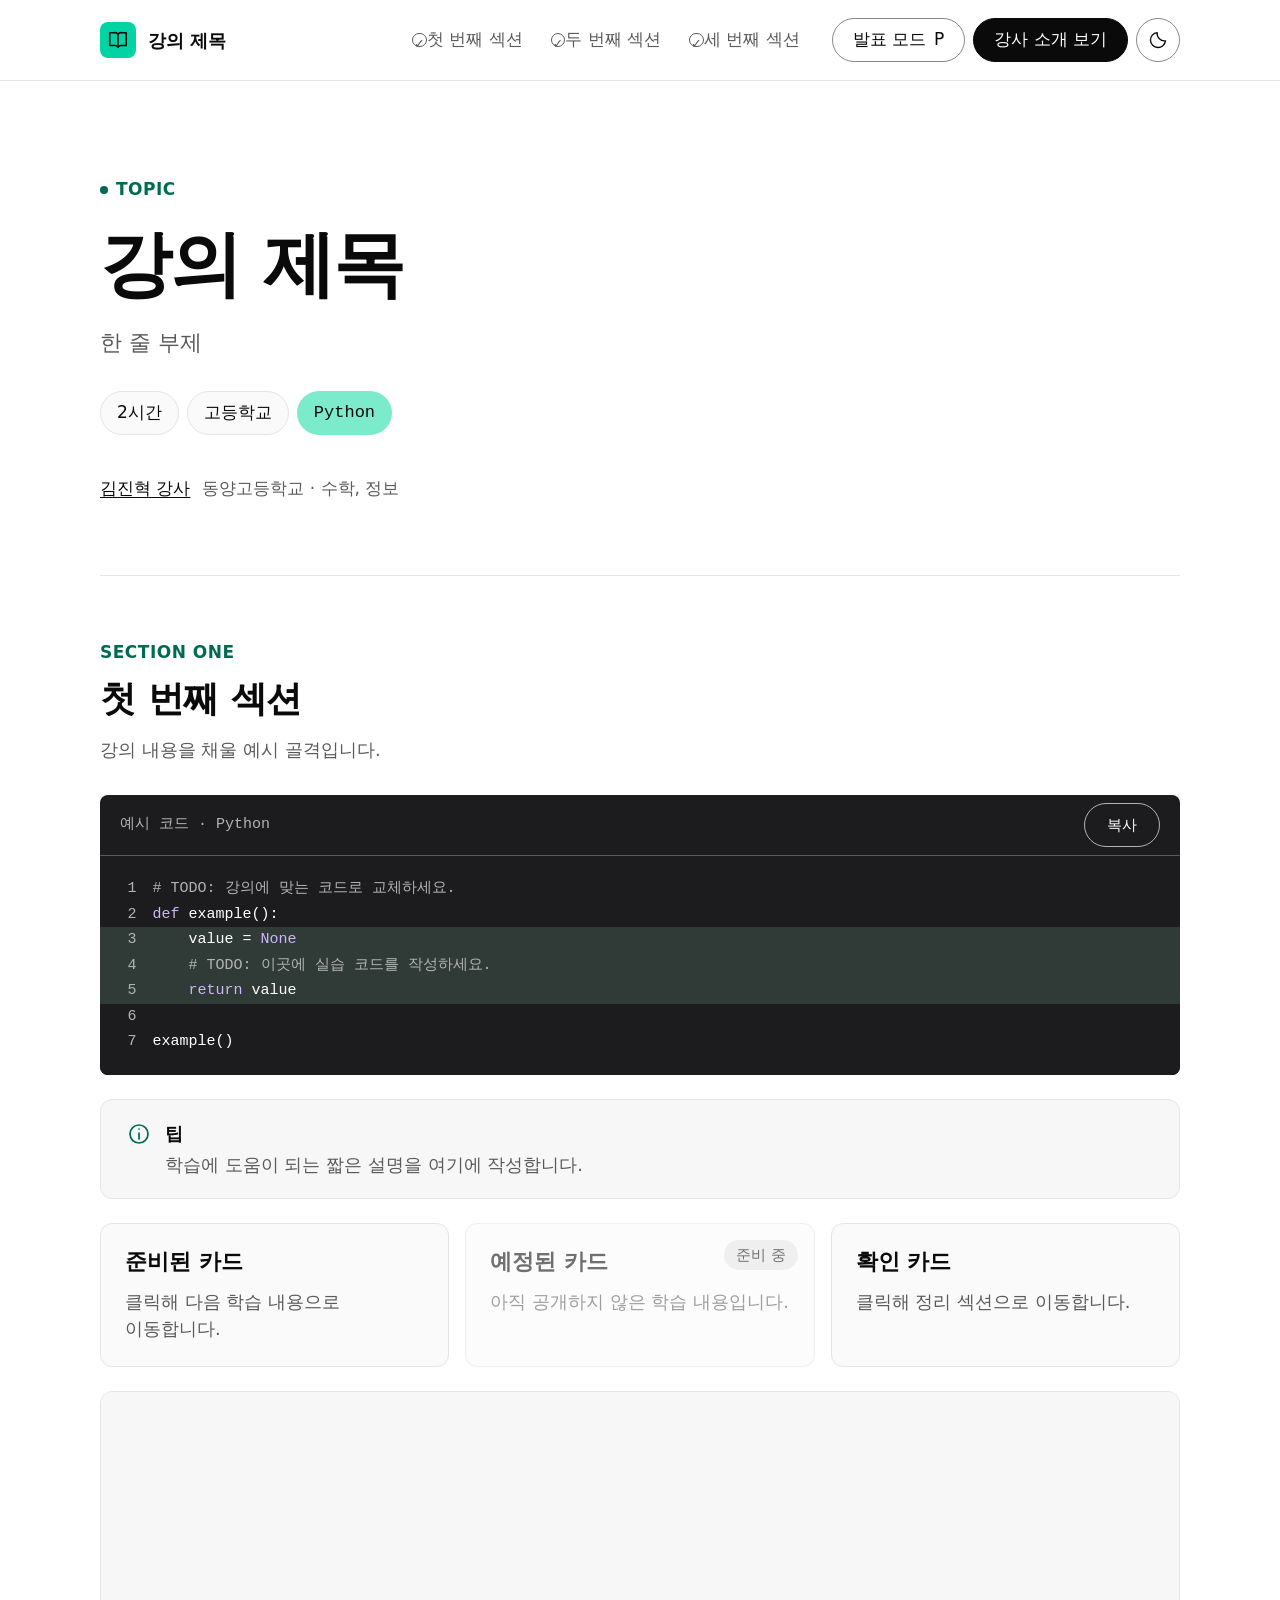
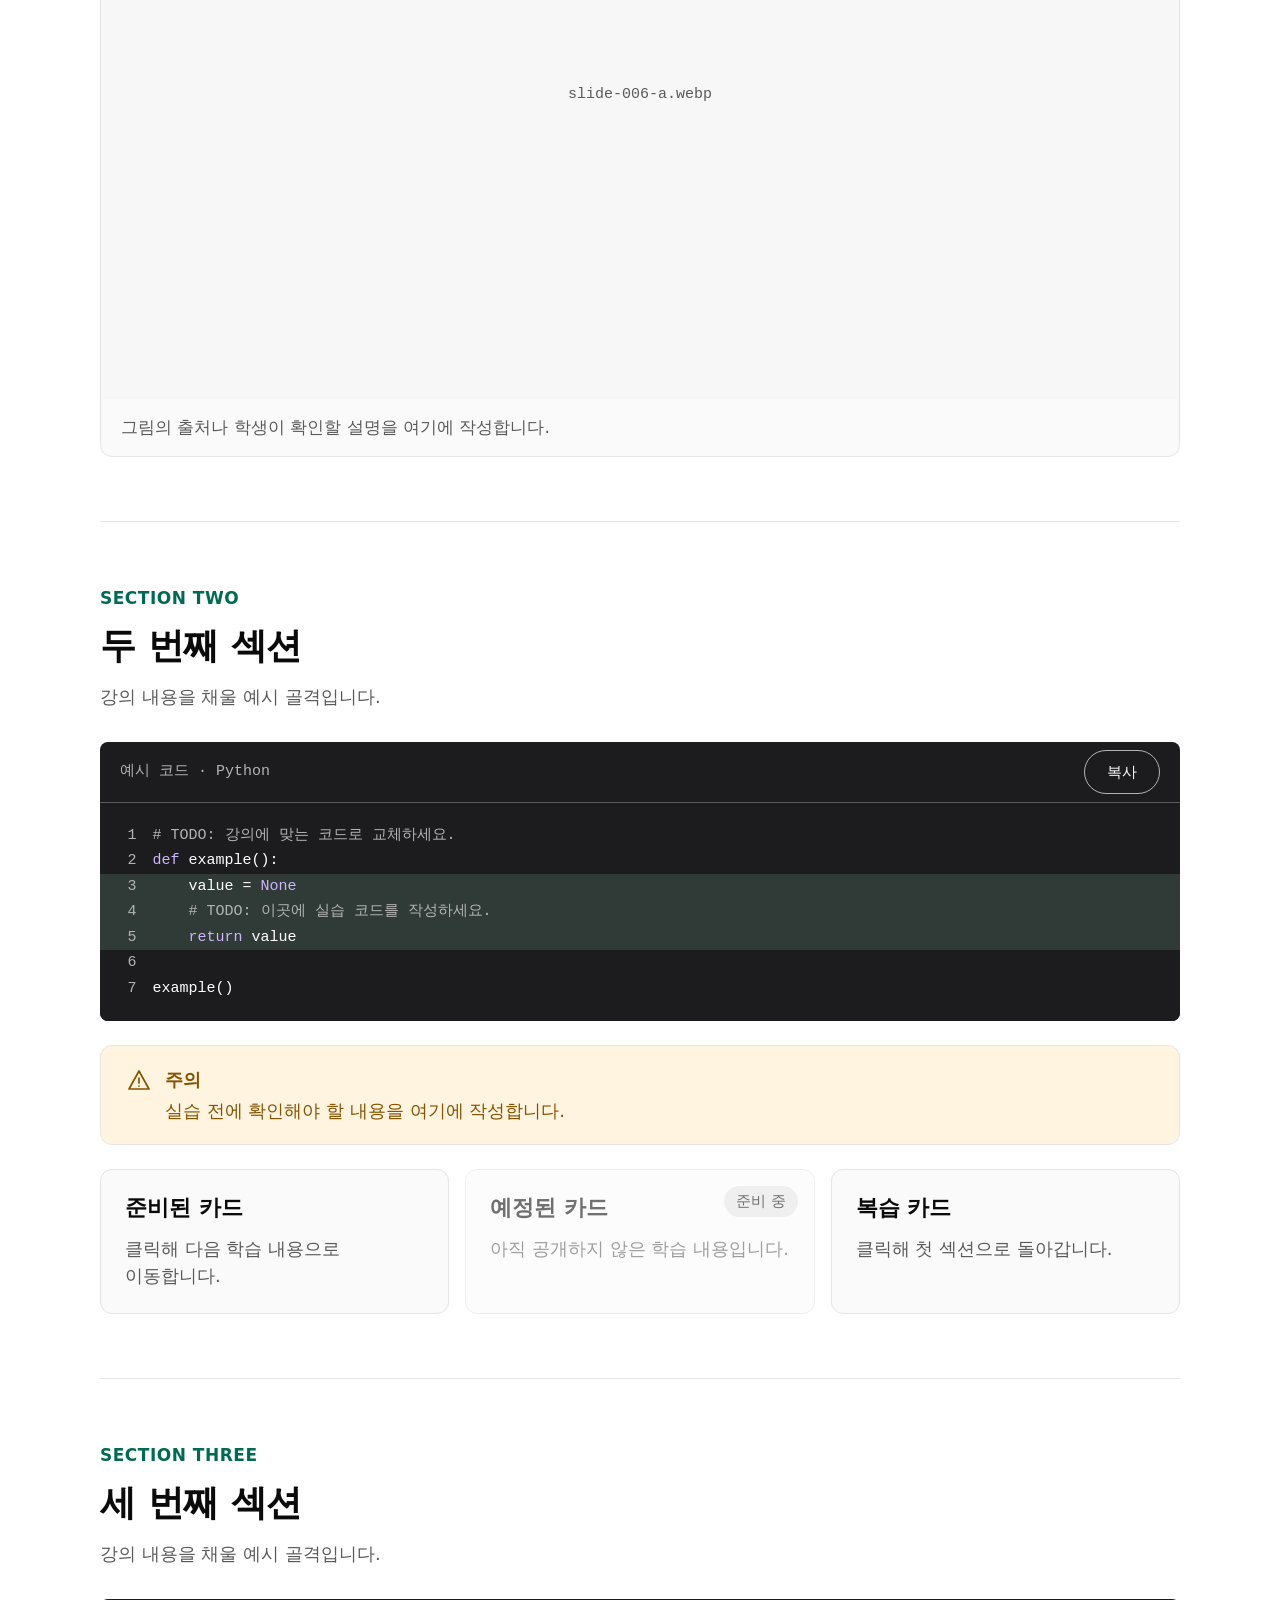
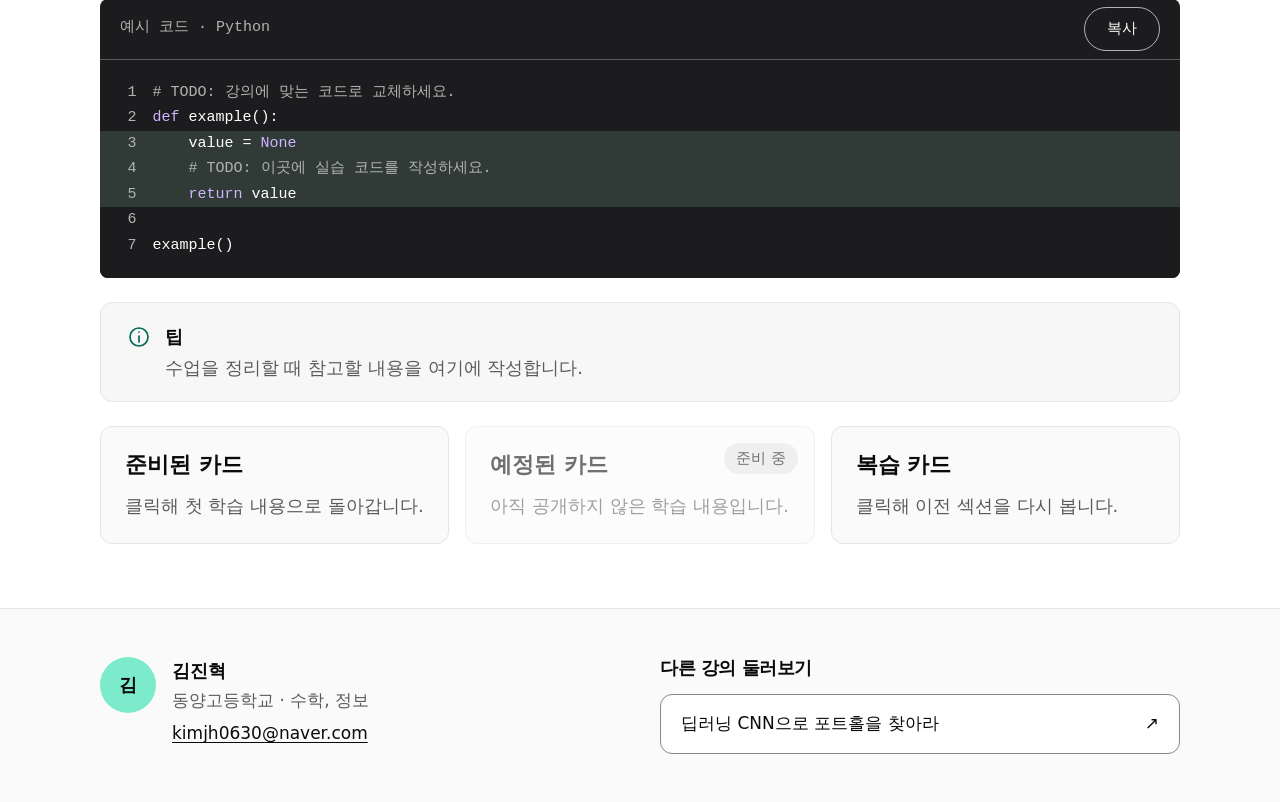
==== index.html @ a9e8dff5 "Initial commit" ====
<!doctype html>
<html lang="ko">
<head>
  <meta charset="utf-8">
  <meta name="viewport" content="width=device-width, initial-scale=1">
  <meta name="description" content="">
  <meta name="color-scheme" content="light dark">
  <title></title>
  <link rel="icon" href="data:,">
  <link rel="stylesheet" href="assets/css/tokens.css">
  <link rel="stylesheet" href="assets/css/base.css">
  <link rel="stylesheet" href="assets/css/lecture.css">
  <!-- 일반 스크립트를 사용하므로 file://에서도 데이터를 읽을 수 있습니다. -->
  <script src="data/site.js" defer></script>
  <script src="assets/js/shared.js" defer></script>
  <script src="assets/js/widgets.js" defer></script>
</head>
<body>
  <a class="skip-link" href="#main">본문으로 건너뛰기</a>
  <div class="scroll-progress" aria-hidden="true"><div class="scroll-progress__fill" data-progress></div></div>
  <header class="site-header" data-header>
    <div class="container header-inner">
      <a class="brand" href="#top" aria-label="강의 처음으로">
        <span class="brand-mark" aria-hidden="true">
          <svg width="22" height="22" viewBox="0 0 24 24" fill="none" stroke="currentColor" stroke-width="1.7" stroke-linecap="round" stroke-linejoin="round"><path d="M12 5v15M3 4h5a4 4 0 0 1 4 2 4 4 0 0 1 4-2h5v14h-5a4 4 0 0 0-4 2 4 4 0 0 0-4-2H3Z"/></svg>
        </span>
        <span class="brand-title" data-lecture-title></span>
      </a>
      <!-- shared.js가 본문의 .lecture-section을 수집해 링크를 생성합니다. -->
      <nav class="section-nav" aria-label="강의 섹션" data-section-nav></nav>
      <div class="header-actions">
        <button class="button" type="button" data-presentation-toggle>발표 모드 <kbd>P</kbd></button>
        <button class="button button-primary" type="button" data-open-instructor>강사 소개 보기</button>
        <button class="button button-icon" type="button" data-theme-toggle aria-label="테마 전환">
          <svg data-theme-icon width="20" height="20" viewBox="0 0 24 24" fill="none" stroke="currentColor" stroke-width="1.7" stroke-linecap="round" stroke-linejoin="round" aria-hidden="true"><path d="M20.9 13a9 9 0 0 1-9.9-9.9A9 9 0 1 0 20.9 13Z"/></svg>
        </button>
      </div>
    </div>
  </header>

  <main id="main" tabindex="-1">
    <!-- 강의 메타는 전부 data/site.js에서 주입합니다. 이 영역은 그대로 재사용합니다. -->
    <div class="container">
      <section class="hero" id="top" aria-labelledby="lecture-title">
        <p class="kicker" data-lecture-kicker></p>
        <h1 id="lecture-title" data-lecture-title></h1>
        <p class="hero-subtitle" data-lecture-subtitle></p>
        <div class="hero-meta" data-lecture-badges aria-label="강의 정보"></div>
        <div class="hero-byline">
          <button class="text-button" type="button" data-open-instructor><span data-instructor-name></span> 강사</button>
          <span data-instructor-affiliation></span>
        </div>
      </section>

      <section class="lecture-section" id="section-1" aria-labelledby="section-1-title" data-reveal>
        <div class="section-heading">
          <p class="kicker">SECTION ONE</p>
          <h2 id="section-1-title">첫 번째 섹션</h2>
          <!-- TODO: 첫 번째 섹션의 학습 목표와 강의 내용을 작성합니다. -->
          <p class="section-description">강의 내용을 채울 예시 골격입니다.</p>
        </div>
        <div class="example-stack">
          <!-- 코드 원문을 그대로 작성합니다. 줄 번호·복사 버튼·강조는 자동 생성됩니다. -->
          <pre data-code data-language="python" data-label="예시 코드 · Python" data-highlight="3-5"><code># TODO: 강의에 맞는 코드로 교체하세요.
def example():
    value = None
    # TODO: 이곳에 실습 코드를 작성하세요.
    return value

example()</code></pre>
          <aside class="callout" aria-label="팁">
            <span class="callout-icon" aria-hidden="true"><svg width="24" height="24" viewBox="0 0 24 24" fill="none" stroke="currentColor" stroke-width="1.7" stroke-linecap="round"><circle cx="12" cy="12" r="9"/><path d="M12 11v6M12 7v.1"/></svg></span>
            <div><strong>팁</strong><p>학습에 도움이 되는 짧은 설명을 여기에 작성합니다.</p></div>
          </aside>
          <div class="card-grid">
            <a class="card" status="ready" href="#section-2"><h3>준비된 카드</h3><p>클릭해 다음 학습 내용으로 이동합니다.</p></a>
            <article class="card" status="coming" aria-disabled="true"><span class="status-badge">준비 중</span><h3>예정된 카드</h3><p>아직 공개하지 않은 학습 내용입니다.</p></article>
            <a class="card" status="ready" href="#section-3"><h3>확인 카드</h3><p>클릭해 정리 섹션으로 이동합니다.</p></a>
          </div>
          <figure class="media-figure">
            <div class="figure-placeholder" role="img" aria-label="강의 자료에서 추출한 그림이 들어갈 16대 9 이미지 자리">slide-006-a.webp</div>
            <figcaption>그림의 출처나 학생이 확인할 설명을 여기에 작성합니다.</figcaption>
          </figure>
          <!-- TODO: 인터랙션이 필요하면 <div data-widget="my-demo"></div>를 추가합니다. -->
        </div>
      </section>

      <section class="lecture-section" id="section-2" aria-labelledby="section-2-title" data-reveal>
        <div class="section-heading">
          <p class="kicker">SECTION TWO</p>
          <h2 id="section-2-title">두 번째 섹션</h2>
          <!-- TODO: 두 번째 섹션의 학습 목표와 강의 내용을 작성합니다. -->
          <p class="section-description">강의 내용을 채울 예시 골격입니다.</p>
        </div>
        <div class="example-stack">
          <pre data-code data-language="python" data-label="예시 코드 · Python" data-highlight="3-5"><code># TODO: 강의에 맞는 코드로 교체하세요.
def example():
    value = None
    # TODO: 이곳에 실습 코드를 작성하세요.
    return value

example()</code></pre>
          <aside class="callout callout-warn" aria-label="주의">
            <span class="callout-icon" aria-hidden="true"><svg width="24" height="24" viewBox="0 0 24 24" fill="none" stroke="currentColor" stroke-width="1.7" stroke-linecap="round" stroke-linejoin="round"><path d="M12 3 2 21h20L12 3Z"/><path d="M12 10v5M12 18v.1"/></svg></span>
            <div><strong>주의</strong><p>실습 전에 확인해야 할 내용을 여기에 작성합니다.</p></div>
          </aside>
          <div class="card-grid">
            <a class="card" status="ready" href="#section-3"><h3>준비된 카드</h3><p>클릭해 다음 학습 내용으로 이동합니다.</p></a>
            <article class="card" status="coming" aria-disabled="true"><span class="status-badge">준비 중</span><h3>예정된 카드</h3><p>아직 공개하지 않은 학습 내용입니다.</p></article>
            <a class="card" status="ready" href="#section-1"><h3>복습 카드</h3><p>클릭해 첫 섹션으로 돌아갑니다.</p></a>
          </div>
          <!-- TODO: 강의별 위젯을 widgets.js에 등록한 후 이곳에 마운트 요소를 추가합니다. -->
        </div>
      </section>

      <section class="lecture-section" id="section-3" aria-labelledby="section-3-title" data-reveal>
        <div class="section-heading">
          <p class="kicker">SECTION THREE</p>
          <h2 id="section-3-title">세 번째 섹션</h2>
          <!-- TODO: 세 번째 섹션의 학습 목표와 강의 내용을 작성합니다. -->
          <p class="section-description">강의 내용을 채울 예시 골격입니다.</p>
        </div>
        <div class="example-stack">
          <pre data-code data-language="python" data-label="예시 코드 · Python" data-highlight="3-5"><code># TODO: 강의에 맞는 코드로 교체하세요.
def example():
    value = None
    # TODO: 이곳에 실습 코드를 작성하세요.
    return value

example()</code></pre>
          <aside class="callout" aria-label="팁">
            <span class="callout-icon" aria-hidden="true"><svg width="24" height="24" viewBox="0 0 24 24" fill="none" stroke="currentColor" stroke-width="1.7" stroke-linecap="round"><circle cx="12" cy="12" r="9"/><path d="M12 11v6M12 7v.1"/></svg></span>
            <div><strong>팁</strong><p>수업을 정리할 때 참고할 내용을 여기에 작성합니다.</p></div>
          </aside>
          <div class="card-grid">
            <a class="card" status="ready" href="#section-1"><h3>준비된 카드</h3><p>클릭해 첫 학습 내용으로 돌아갑니다.</p></a>
            <article class="card" status="coming" aria-disabled="true"><span class="status-badge">준비 중</span><h3>예정된 카드</h3><p>아직 공개하지 않은 학습 내용입니다.</p></article>
            <a class="card" status="ready" href="#section-2"><h3>복습 카드</h3><p>클릭해 이전 섹션을 다시 봅니다.</p></a>
          </div>
          <!-- TODO: 필요한 예시만 남기고 실제 강의 내용으로 교체합니다. -->
        </div>
      </section>
    </div>
  </main>

  <footer class="site-footer">
    <div class="container footer-grid">
      <div class="footer-instructor">
        <div data-instructor-avatar></div>
        <div>
          <strong data-instructor-name></strong>
          <p data-instructor-affiliation></p>
          <a class="footer-email" data-instructor-email></a>
        </div>
      </div>
      <div data-other-lectures-region>
        <h2 class="footer-heading">다른 강의 둘러보기</h2>
        <div class="other-lectures" data-other-lectures></div>
      </div>
    </div>
  </footer>
  <!-- 강사 모달의 내용은 shared.js가 SITE.instructor로 한 번만 생성합니다. -->
  <div class="sr-only" role="status" aria-live="polite" data-copy-status></div>
  <noscript>강의 정보와 인터랙션을 표시하려면 브라우저에서 JavaScript를 켜 주세요.</noscript>
</body>
</html>
---- assets/css/tokens.css ----
/* ★ 공통 자산: 템플릿 원본에서만 수정하고 sync-shared.sh 또는 sync-shared.ps1로 강의 저장소에 배포합니다.
 * DESIGN.md의 Mintlify 토큰과 교실·오프라인 적용 규칙을 구현하는 유일한 토큰 소스입니다.
 * 각 강의는 이 파일을 수정하지 않고 data/site.js에서 accent를 선택합니다.
 */
:root {
  color-scheme: light;
  --bg: #ffffff;
  --surface: #f7f7f7;
  --surface-2: #fafafa;
  --border: #e5e5e5;
  --text: #0a0a0a;
  --text-muted: #5a5a5c;
  --accent: #00d4a4;
  --accent-soft: #7cebcb;
  --accent-ink: #0a0a0a;
  --accent-text: #006b53;
  --warn: #855300;
  --warn-soft: #fff4df;
  --control-border: #888888;
  --code-bg: #1c1c1e;
  --code-text: #ffffff;
  --code-muted: #b3b3b3;
  --code-border: #5a5a5c;
  --code-highlight: #303b37;
  --syntax-keyword: #ceb5ff;
  --syntax-string: #7cebcb;
  --syntax-number: #ffd08a;
  --syntax-function: #a8d5ff;
  --backdrop: rgb(10 10 10 / 65%);
  --shadow-dialog: 0 24px 48px -8px rgb(0 0 0 / 24%);

  --font-sans: system-ui, "Pretendard", "Apple SD Gothic Neo", "Malgun Gothic", sans-serif;
  --font-mono: ui-monospace, "D2Coding", "Consolas", monospace;
  --font-body: 1.125rem; /* 18px: Mintlify subtitle, 교실 본문 최소 17px 충족 */
  --font-small: 1.0625rem;
  --font-code: 0.9375rem; /* 15px: 교실 코드 최소 크기 */
  --font-hero: 4.5rem;
  --font-section: 2.25rem;
  --font-card: 1.375rem;
  --weight-medium: 500;
  --weight-heading: 600;
  --leading-body: 1.5;
  --leading-hero: 1.05;
  --leading-heading: 1.2;
  --tracking-hero: -2px;
  --tracking-heading: -0.5px;

  --radius-sm: 6px;
  --radius-md: 8px;
  --radius-lg: 12px;
  --radius-pill: 9999px;
  --space-1: 4px;
  --space-2: 8px;
  --space-3: 12px;
  --space-4: 16px;
  --space-5: 20px;
  --space-6: 24px;
  --space-7: 32px;
  --space-8: 40px;
  --space-section-sm: 48px;
  --space-section: 64px;
  --space-section-lg: 96px;
  --space-hero: 120px;
  --maxw: 1080px;
  --header-offset: 88px; /* shared.js가 실제 헤더 높이에 맞춥니다. */
  --duration-fast: 180ms;
  --duration-reveal: 450ms;
  --reveal-distance: 16px;
}

/* 시스템 테마는 저장한 선택이 없을 때만 적용됩니다. */
@media (prefers-color-scheme: dark) {
  :root:not([data-theme="light"]) {
    color-scheme: dark;
    --bg: #0a0a0a;
    --surface: #1c1c1e;
    --surface-2: #141414;
    --border: #3a3a3c;
    --text: #ffffff;
    --text-muted: #b3b3b3;
    --warn: #ffd08a;
    --warn-soft: #332710;
  }
}

:root[data-theme="dark"] {
  color-scheme: dark;
  --bg: #0a0a0a;
  --surface: #1c1c1e;
  --surface-2: #141414;
  --border: #3a3a3c;
  --text: #ffffff;
  --text-muted: #b3b3b3;
  --warn: #ffd08a;
  --warn-soft: #332710;
}

/* 밝은 액센트 면에는 어두운 글자를 사용해 AA 대비를 확보합니다. */
[data-accent="neon-green"] {
  --accent: #00d4a4;
  --accent-soft: #7cebcb;
  --accent-text: #006b53;
}

[data-accent="violet"] {
  --accent: #a855f7;
  --accent-soft: #ede9fe;
  --accent-text: #5b21b6;
}

[data-accent="amber"] {
  --accent: #f59e0b;
  --accent-soft: #fff4df;
  --accent-text: #855300;
}

@media (prefers-color-scheme: dark) {
  :root:not([data-theme="light"]) [data-accent="neon-green"] { --accent-text: #7cebcb; }
  :root:not([data-theme="light"]) [data-accent="violet"] { --accent-text: #c4b5fd; }
  :root:not([data-theme="light"]) [data-accent="amber"] { --accent-text: #ffd08a; }
}

:root[data-theme="dark"] [data-accent="neon-green"] { --accent-text: #7cebcb; }
:root[data-theme="dark"] [data-accent="violet"] { --accent-text: #c4b5fd; }
:root[data-theme="dark"] [data-accent="amber"] { --accent-text: #ffd08a; }

@media (prefers-reduced-motion: reduce) {
  :root {
    --duration-fast: 0s;
    --duration-reveal: 0s;
    --reveal-distance: 0px;
  }
}
---- assets/css/base.css ----
/* ★ 공통 자산: 템플릿 원본에서만 수정하고 sync-shared.sh 또는 sync-shared.ps1로 강의 저장소에 배포합니다.
 * 공통 레이아웃·타이포·컴포넌트입니다. 강의별 변경은 lecture.css에 작성합니다.
 * 컬러·폰트·간격 값의 단일 소스는 tokens.css입니다.
 */
*, *::before, *::after { box-sizing: border-box; }
html { scroll-behavior: smooth; scroll-padding-top: var(--header-offset); }
body {
  margin: 0;
  background: var(--bg);
  color: var(--text);
  font-family: var(--font-sans);
  font-size: var(--font-body);
  line-height: var(--leading-body);
  overflow-wrap: anywhere;
  word-break: keep-all;
}
button, input, textarea, select { font: inherit; }
kbd { font: inherit; }
button, a { -webkit-tap-highlight-color: transparent; }
button { cursor: pointer; }
a { color: inherit; text-underline-offset: 0.2em; }
button, a { touch-action: manipulation; }
button:focus-visible, a:focus-visible, [tabindex]:focus-visible {
  outline: 3px solid var(--accent-text);
  outline-offset: 4px;
}
img, svg { display: block; max-width: 100%; }
svg { flex-shrink: 0; }
h1, h2, h3, p { margin: 0; }
h1, h2, h3 { font-weight: var(--weight-heading); text-wrap: balance; }
h1 { font-size: var(--font-hero); line-height: var(--leading-hero); letter-spacing: var(--tracking-hero); }
h2 { font-size: var(--font-section); line-height: var(--leading-heading); letter-spacing: var(--tracking-heading); }
h3 { font-size: var(--font-card); line-height: 1.3; }
[hidden] { display: none !important; }
::selection { color: var(--accent-ink); background: var(--accent-soft); }
.container { width: min(var(--maxw), calc(100% - var(--space-7) * 2)); margin-inline: auto; }
.sr-only {
  position: absolute;
  width: 1px;
  height: 1px;
  padding: 0;
  margin: -1px;
  overflow: hidden;
  clip-path: inset(50%);
  white-space: nowrap;
  border: 0;
}
.skip-link {
  position: fixed;
  top: var(--space-3);
  left: var(--space-4);
  z-index: 100;
  padding: var(--space-3) var(--space-5);
  border-radius: var(--radius-pill);
  color: var(--accent-ink);
  background: var(--accent);
  transform: translateY(-180%);
}
.skip-link:focus { transform: translateY(0); }
.scroll-progress { position: fixed; inset: 0 0 auto; height: 4px; z-index: 60; pointer-events: none; }
.scroll-progress__fill { width: 100%; height: 100%; background: var(--accent); transform: scaleX(0); transform-origin: left; }
.site-header { position: sticky; top: 0; z-index: 30; background: var(--bg); border-bottom: 1px solid var(--border); }
.header-inner { display: flex; align-items: center; gap: var(--space-5); min-height: 80px; padding-block: var(--space-3); }
.brand { display: flex; align-items: center; gap: var(--space-3); min-width: 0; margin-right: auto; text-decoration: none; font-weight: var(--weight-heading); }
.brand-mark { display: grid; place-items: center; flex-shrink: 0; width: 36px; height: 36px; color: var(--accent-ink); background: var(--accent); border-radius: var(--radius-md); }
.brand-title { max-width: 210px; overflow: hidden; text-overflow: ellipsis; white-space: nowrap; }
.section-nav { display: flex; align-items: center; gap: var(--space-1); min-width: 0; }
.section-nav a {
  display: inline-flex;
  align-items: center;
  min-height: 44px;
  padding: var(--space-2) var(--space-3);
  border-radius: var(--radius-pill);
  color: var(--text-muted);
  font-size: var(--font-small);
  text-decoration: none;
  white-space: nowrap;
}
.section-nav a:hover { color: var(--text); background: var(--surface); }
.section-nav a[aria-current="location"] { color: var(--accent-ink); background: var(--accent-soft); }
.section-check { display: inline-grid; place-items: center; width: 1.15em; height: 1.15em; border: 1px solid currentColor; border-radius: var(--radius-pill); font-size: 0.75em; }
.header-actions { display: flex; align-items: center; flex-shrink: 0; gap: var(--space-2); }
.button {
  display: inline-flex;
  align-items: center;
  justify-content: center;
  gap: var(--space-2);
  min-height: 44px;
  padding: var(--space-2) var(--space-5);
  border: 1px solid var(--control-border);
  border-radius: var(--radius-pill);
  background: var(--bg);
  color: var(--text);
  font-size: var(--font-small);
  font-weight: var(--weight-medium);
  text-decoration: none;
}
.button:hover { background: var(--surface); }
.button-primary { background: var(--text); border-color: var(--text); color: var(--bg); }
.button-primary:hover { background: var(--text-muted); }
.button-icon { width: 44px; padding: 0; flex-shrink: 0; }
.hero { padding-block: var(--space-section-lg) var(--space-section); }
.kicker { display: flex; align-items: center; gap: var(--space-2); font-size: var(--font-small); font-weight: var(--weight-heading); letter-spacing: 0.5px; color: var(--accent-text); }
.hero .kicker::before { content: ""; width: 8px; height: 8px; border-radius: var(--radius-pill); background: currentColor; }
.hero h1 { margin-top: var(--space-6); max-width: 960px; }
.hero-subtitle { margin-top: var(--space-6); color: var(--text-muted); font-size: 1.375rem; max-width: 720px; }
.hero-meta { display: flex; flex-wrap: wrap; gap: var(--space-2); margin-top: var(--space-7); }
.badge { display: inline-flex; align-items: center; gap: var(--space-2); padding: var(--space-2) var(--space-4); border: 1px solid var(--border); border-radius: var(--radius-pill); font-size: var(--font-small); background: var(--surface-2); }
.badge-tag { background: var(--accent-soft); border-color: transparent; color: var(--accent-ink); font-family: var(--font-mono); }
.hero-byline { display: flex; flex-wrap: wrap; align-items: center; gap: var(--space-3); margin-top: var(--space-7); color: var(--text-muted); font-size: var(--font-small); }
.text-button { padding: 0; border: 0; background: transparent; color: var(--text); font-size: inherit; text-decoration: underline; text-underline-offset: 0.2em; min-height: 44px; }
.lecture-section { padding-block: var(--space-section); border-top: 1px solid var(--border); scroll-margin-top: var(--space-4); }
.section-heading { margin-bottom: var(--space-7); }
.section-heading h2 { margin-top: var(--space-3); }
.section-description { margin-top: var(--space-4); color: var(--text-muted); }
.example-stack { display: grid; gap: var(--space-6); }
.card-grid { display: grid; grid-template-columns: repeat(3, minmax(0, 1fr)); gap: var(--space-4); }
.card { position: relative; display: block; padding: var(--space-6); border: 1px solid var(--border); border-radius: var(--radius-lg); background: var(--surface-2); color: var(--text); text-decoration: none; }
.card[status="ready"]:hover { background: var(--surface); border-color: var(--control-border); }
.card[status="coming"] { opacity: 0.58; pointer-events: none; cursor: not-allowed; }
.status-badge { position: absolute; top: var(--space-4); right: var(--space-4); padding: var(--space-1) var(--space-3); border-radius: var(--radius-pill); background: var(--border); color: var(--text); font-size: var(--font-code); font-weight: var(--weight-medium); }
.card[status="coming"] h3 { padding-right: 5.5rem; }
.card p { margin-top: var(--space-3); color: var(--text-muted); }
.media-figure { margin: 0; border: 1px solid var(--border); border-radius: var(--radius-lg); overflow: hidden; background: var(--surface-2); }
.media-figure img { width: 100%; height: auto; }
.figure-placeholder { display: grid; place-items: center; aspect-ratio: 16 / 9; padding: var(--space-6); background: var(--surface); color: var(--text-muted); font-family: var(--font-mono); font-size: var(--font-code); }
.media-figure figcaption { padding: var(--space-4) var(--space-5); color: var(--text-muted); font-size: var(--font-small); }
.callout { display: flex; gap: var(--space-3); padding: var(--space-5) var(--space-6); border: 1px solid var(--border); border-radius: var(--radius-lg); background: var(--surface); }
.callout-icon { display: grid; place-items: center; flex-shrink: 0; width: 28px; height: 28px; color: var(--accent-text); }
.callout strong { display: block; margin-bottom: var(--space-1); font-weight: var(--weight-heading); }
.callout p { color: var(--text-muted); }
.callout-warn { background: var(--warn-soft); }
.callout-warn .callout-icon, .callout-warn strong, .callout-warn p { color: var(--warn); }
code, pre { font-family: var(--font-mono); font-size: var(--font-code); word-break: normal; overflow-wrap: normal; }
:not(pre) > code { padding: 2px var(--space-1); border: 1px solid var(--border); border-radius: var(--radius-sm); background: var(--surface); }
pre[data-code] { margin: 0; padding: var(--space-5) 0; border-radius: var(--radius-md); overflow: auto; tab-size: 4; background: var(--code-bg); color: var(--code-text); line-height: 1.7; }
pre[data-code]:not([data-code-ready]) { padding: var(--space-5); }
.code-block { min-width: 0; overflow: hidden; background: var(--code-bg); color: var(--code-text); border-radius: var(--radius-md); }
.code-toolbar { display: flex; align-items: center; justify-content: space-between; gap: var(--space-4); padding: var(--space-2) var(--space-5); border-bottom: 1px solid var(--code-border); }
.code-label { color: var(--code-muted); font-family: var(--font-mono); font-size: var(--font-code); }
.copy-button { min-width: 76px; min-height: 44px; padding: var(--space-2) var(--space-3); border: 1px solid var(--code-muted); border-radius: var(--radius-pill); color: var(--code-text); background: transparent; font-size: var(--font-code); }
.copy-button:hover { background: var(--code-highlight); }
.code-block :focus-visible { outline-color: var(--code-text); }
.code-block pre { border-radius: 0; }
.code-block pre > code { display: block; width: max-content; min-width: 100%; }
.code-line { display: flex; min-height: 1.7em; padding-right: var(--space-5); }
.code-line.is-highlighted { background: var(--code-highlight); }
.line-number { flex: 0 0 3.5em; text-align: right; padding-inline: var(--space-2) var(--space-4); color: var(--code-muted); user-select: none; }
.line-content { white-space: pre; }
.syntax-comment { color: var(--code-muted); }
.syntax-keyword { color: var(--syntax-keyword); }
.syntax-string { color: var(--syntax-string); }
.syntax-number { color: var(--syntax-number); }
.syntax-function { color: var(--syntax-function); }
.site-footer { padding-block: var(--space-section-sm); border-top: 1px solid var(--border); background: var(--surface-2); }
.footer-grid { display: grid; grid-template-columns: 1fr 1fr; gap: var(--space-8); }
.footer-instructor { display: flex; gap: var(--space-4); align-items: flex-start; }
.footer-instructor p { margin-top: var(--space-1); color: var(--text-muted); font-size: var(--font-small); }
.footer-email { display: inline-block; margin-top: var(--space-2); font-size: var(--font-small); }
.footer-heading { font-size: var(--font-body); margin-bottom: var(--space-4); }
.other-lectures { display: grid; gap: var(--space-3); }
.lecture-link { display: flex; justify-content: space-between; align-items: center; gap: var(--space-4); padding: var(--space-4) var(--space-5); border: 1px solid var(--control-border); border-radius: var(--radius-lg); text-decoration: none; background: var(--bg); font-size: var(--font-small); }
.lecture-link:hover { background: var(--surface); }
.avatar { position: relative; display: grid; place-items: center; flex-shrink: 0; width: 56px; height: 56px; overflow: hidden; border-radius: var(--radius-pill); background: var(--accent-soft); color: var(--accent-ink); font-weight: var(--weight-heading); }
.avatar img { position: absolute; inset: 0; width: 100%; height: 100%; object-fit: cover; opacity: 0; }
.avatar img.is-loaded { opacity: 1; }
.avatar-large { width: 80px; height: 80px; font-size: 1.75rem; }
.instructor-dialog { width: min(640px, calc(100% - var(--space-7))); max-height: calc(100dvh - var(--space-7)); padding: var(--space-7); overflow: auto; border: 1px solid var(--border); border-radius: var(--radius-lg); background: var(--bg); color: var(--text); box-shadow: var(--shadow-dialog); }
.instructor-dialog::backdrop { background: var(--backdrop); }
.dialog-top { display: flex; justify-content: space-between; align-items: center; gap: var(--space-4); margin-bottom: var(--space-6); }
.dialog-top h2 { font-size: var(--font-card); letter-spacing: normal; }
.instructor-name { margin-top: var(--space-5); font-size: 1.75rem; }
.instructor-affiliation { margin-top: var(--space-2); color: var(--text-muted); }
.instructor-email { display: inline-block; margin-top: var(--space-3); }
.credentials { margin: var(--space-6) 0 0; padding-left: var(--space-5); }
.credentials li { padding-left: var(--space-1); }
.credentials li + li { margin-top: var(--space-3); }
.credentials li::marker { color: var(--accent-text); }
.is-reveal-pending { opacity: 0; transform: translateY(var(--reveal-distance)); }
.reveal-enabled { transition: opacity var(--duration-reveal) ease, transform var(--duration-reveal) ease; }
.presentation-hud { position: fixed; left: 50%; bottom: var(--space-4); z-index: 75; display: flex; align-items: center; gap: var(--space-5); max-width: calc(100% - var(--space-7)); padding: var(--space-2) var(--space-5); border: 1px solid var(--code-border); border-radius: var(--radius-pill); background: var(--code-bg); color: var(--code-text); font-size: var(--font-code); transform: translateX(-50%); white-space: nowrap; }
.presentation-blackout { position: fixed; inset: 0; z-index: 80; display: none; background: #000000; }
body.is-blackout .presentation-blackout { display: block; }
body.is-presenting { overflow: hidden; font-size: 1.35rem; }
body.is-presenting .site-header,
body.is-presenting .site-footer,
body.is-presenting .scroll-progress,
body.is-presenting .skip-link { display: none; }
body.is-presenting main { position: fixed; inset: 0; overflow: hidden; }
body.is-presenting main > .container { width: 100%; height: 100%; max-width: none; }
body.is-presenting .hero,
body.is-presenting .lecture-section { display: none; }
body.is-presenting .lecture-section.is-presentation-section { display: block; height: 100dvh; overflow: auto; padding: clamp(28px, 5vh, 64px) max(4vw, 24px) 88px; overscroll-behavior: contain; scrollbar-width: none; }
body.is-presenting .lecture-section.is-presentation-section::-webkit-scrollbar { display: none; }
body.is-presenting .lecture-section > * { width: min(100%, var(--maxw)); margin-inline: auto; }
body.is-presenting .section-heading { margin-bottom: var(--space-6); }
body.is-presenting h2 { font-size: clamp(2.2rem, 4vw, 3.5rem); }
body.is-presenting h3 { font-size: 1.55rem; }
body.is-presenting .example-stack { gap: var(--space-5); }
body.is-presenting .code-block { max-width: 100%; }
body.is-presenting pre[data-code] { max-width: 100%; max-height: min(42vh, 420px); overflow: auto; }
body.is-presenting pre[data-code] code { min-width: 0; width: max-content; }
body.is-presenting .card { padding: var(--space-5); }

@media (max-width: 1100px) {
  .header-inner { gap: var(--space-3); }
  .brand-title { max-width: 155px; }
  .section-nav a { padding-inline: var(--space-2); }
  .header-actions .button { padding-inline: var(--space-3); }
}

@media (min-width: 768px) and (max-width: 960px) {
  .header-inner { flex-wrap: wrap; }
  .section-nav { order: 3; width: 100%; justify-content: center; }
}

@media (max-width: 767px) {
  .container { width: calc(100% - var(--space-4) * 2); }
  .header-inner { flex-wrap: wrap; gap: var(--space-2); padding-block: var(--space-3) var(--space-2); }
  .brand { gap: var(--space-2); flex: 1; }
  .brand-mark { display: none; }
  .brand-title { max-width: 100%; font-size: var(--font-small); }
  .header-actions .button { padding-inline: var(--space-3); }
  .header-actions .button-icon { padding: 0; }
  .section-nav { order: 3; flex: 0 0 100%; overflow-x: auto; overscroll-behavior-inline: contain; padding: var(--space-1); gap: var(--space-2); scrollbar-width: thin; }
  .section-nav a { flex-shrink: 0; padding-inline: var(--space-4); border: 1px solid var(--border); }
  .section-nav a[aria-current="location"] { border-color: transparent; }
  .hero { padding-block: var(--space-section) var(--space-section-sm); }
  .hero h1 { font-size: 2.75rem; letter-spacing: var(--tracking-heading); }
  .hero-subtitle { font-size: var(--font-body); }
  .lecture-section { padding-block: var(--space-section-sm); }
  .card-grid { grid-template-columns: 1fr; }
  .card { padding: var(--space-5); }
  .callout { padding: var(--space-5); }
  .footer-grid { grid-template-columns: 1fr; gap: var(--space-7); }
  .instructor-dialog { padding: var(--space-6); }
  .code-toolbar { padding-inline: var(--space-4); }
  .presentation-hud { width: calc(100% - var(--space-4) * 2); justify-content: space-between; gap: var(--space-3); padding-inline: var(--space-4); white-space: normal; }
  body.is-presenting { font-size: 1.15rem; }
  body.is-presenting .card-grid { grid-template-columns: 1fr; }
}

@media (max-width: 479px) {
  .hero h1 { font-size: 2.25rem; }
  h2 { font-size: 1.75rem; }
}

@media (prefers-reduced-motion: reduce) {
  html { scroll-behavior: auto; }
  *, *::before, *::after { animation: none !important; transition: none !important; scroll-behavior: auto !important; }
  .is-reveal-pending { opacity: 1; transform: none; }
}
---- assets/css/lecture.css ----
/* 강의별 커스텀 스타일은 이 파일에만 작성합니다.
 * 공통 토큰은 tokens.css에 있습니다. 여기서 공통 토큰을 재정의하지 않습니다.
 * 예: .lecture-demo { padding: var(--space-6); }
 * Phase 0: 실제 강의 스타일은 아직 없습니다.
 */
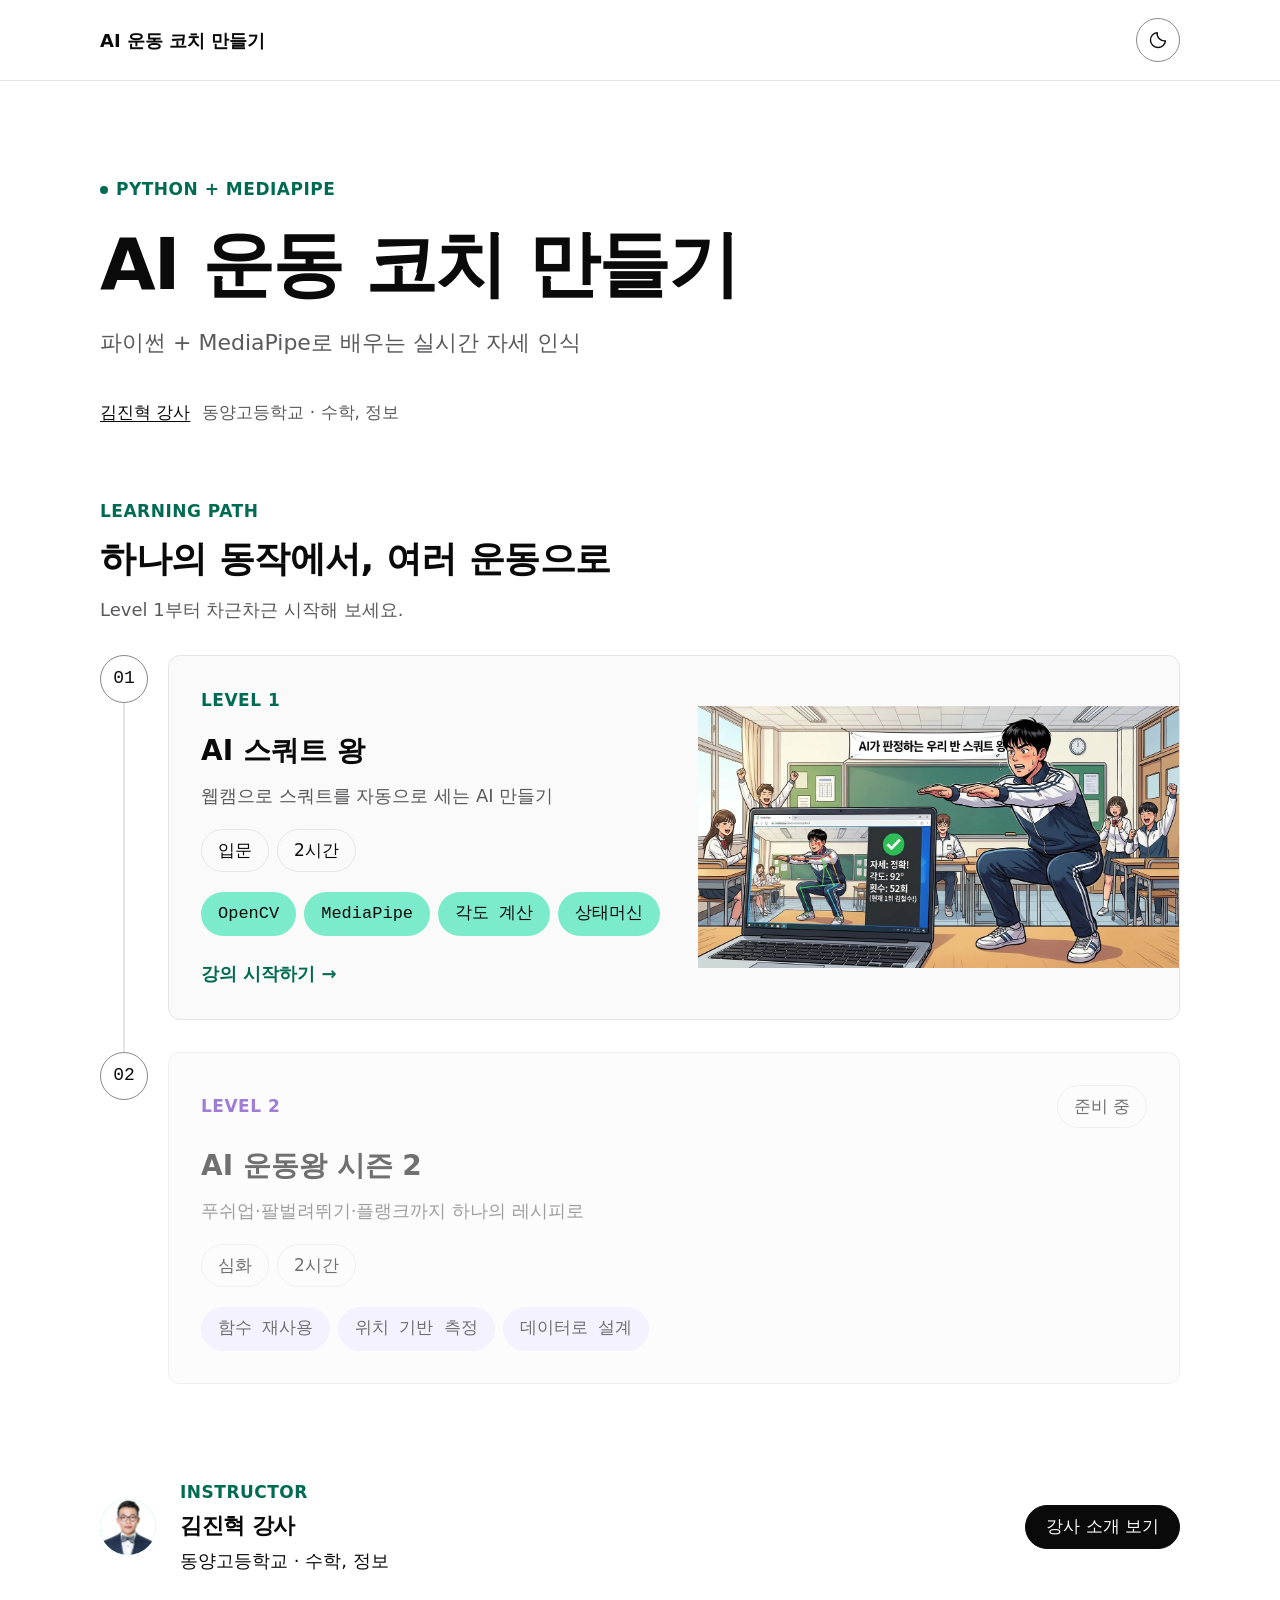
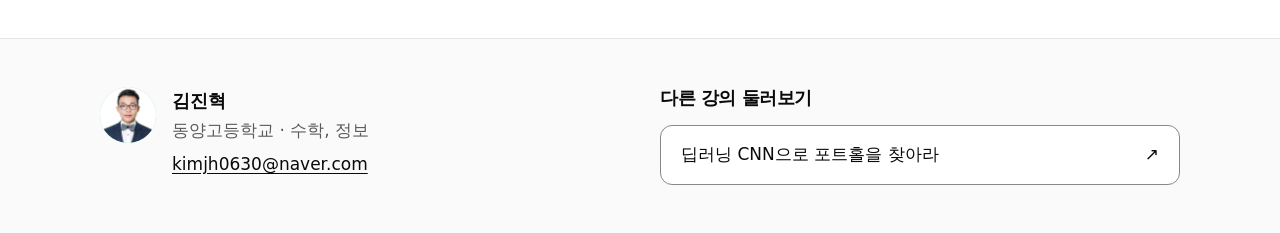
==== commit 26b27193: "Level 1 완성: 12개 섹션, 실습 파일, 카운트 로직 수정" ====
--- a/index.html
+++ b/index.html
@@ -5,144 +5,53 @@
   <meta name="viewport" content="width=device-width, initial-scale=1">
   <meta name="description" content="">
   <meta name="color-scheme" content="light dark">
-  <title></title>
+  <title>AI 운동 코치 만들기</title>
   <link rel="icon" href="data:,">
   <link rel="stylesheet" href="assets/css/tokens.css">
   <link rel="stylesheet" href="assets/css/base.css">
-  <link rel="stylesheet" href="assets/css/lecture.css">
-  <!-- 일반 스크립트를 사용하므로 file://에서도 데이터를 읽을 수 있습니다. -->
   <script src="data/site.js" defer></script>
   <script src="assets/js/shared.js" defer></script>
-  <script src="assets/js/widgets.js" defer></script>
 </head>
-<body>
+<body data-accent="neon-green">
   <a class="skip-link" href="#main">본문으로 건너뛰기</a>
-  <div class="scroll-progress" aria-hidden="true"><div class="scroll-progress__fill" data-progress></div></div>
-  <header class="site-header" data-header>
+  <header class="site-header">
     <div class="container header-inner">
-      <a class="brand" href="#top" aria-label="강의 처음으로">
-        <span class="brand-mark" aria-hidden="true">
-          <svg width="22" height="22" viewBox="0 0 24 24" fill="none" stroke="currentColor" stroke-width="1.7" stroke-linecap="round" stroke-linejoin="round"><path d="M12 5v15M3 4h5a4 4 0 0 1 4 2 4 4 0 0 1 4-2h5v14h-5a4 4 0 0 0-4 2 4 4 0 0 0-4-2H3Z"/></svg>
-        </span>
-        <span class="brand-title" data-lecture-title></span>
-      </a>
-      <!-- shared.js가 본문의 .lecture-section을 수집해 링크를 생성합니다. -->
-      <nav class="section-nav" aria-label="강의 섹션" data-section-nav></nav>
+      <a class="brand" href="./" data-site-title>AI 운동 코치 만들기</a>
       <div class="header-actions">
-        <button class="button" type="button" data-presentation-toggle>발표 모드 <kbd>P</kbd></button>
-        <button class="button button-primary" type="button" data-open-instructor>강사 소개 보기</button>
         <button class="button button-icon" type="button" data-theme-toggle aria-label="테마 전환">
           <svg data-theme-icon width="20" height="20" viewBox="0 0 24 24" fill="none" stroke="currentColor" stroke-width="1.7" stroke-linecap="round" stroke-linejoin="round" aria-hidden="true"><path d="M20.9 13a9 9 0 0 1-9.9-9.9A9 9 0 1 0 20.9 13Z"/></svg>
         </button>
       </div>
     </div>
   </header>
-
-  <main id="main" tabindex="-1">
-    <!-- 강의 메타는 전부 data/site.js에서 주입합니다. 이 영역은 그대로 재사용합니다. -->
-    <div class="container">
-      <section class="hero" id="top" aria-labelledby="lecture-title">
-        <p class="kicker" data-lecture-kicker></p>
-        <h1 id="lecture-title" data-lecture-title></h1>
-        <p class="hero-subtitle" data-lecture-subtitle></p>
-        <div class="hero-meta" data-lecture-badges aria-label="강의 정보"></div>
-        <div class="hero-byline">
-          <button class="text-button" type="button" data-open-instructor><span data-instructor-name></span> 강사</button>
-          <span data-instructor-affiliation></span>
-        </div>
-      </section>
-
-      <section class="lecture-section" id="section-1" aria-labelledby="section-1-title" data-reveal>
-        <div class="section-heading">
-          <p class="kicker">SECTION ONE</p>
-          <h2 id="section-1-title">첫 번째 섹션</h2>
-          <!-- TODO: 첫 번째 섹션의 학습 목표와 강의 내용을 작성합니다. -->
-          <p class="section-description">강의 내용을 채울 예시 골격입니다.</p>
-        </div>
-        <div class="example-stack">
-          <!-- 코드 원문을 그대로 작성합니다. 줄 번호·복사 버튼·강조는 자동 생성됩니다. -->
-          <pre data-code data-language="python" data-label="예시 코드 · Python" data-highlight="3-5"><code># TODO: 강의에 맞는 코드로 교체하세요.
-def example():
-    value = None
-    # TODO: 이곳에 실습 코드를 작성하세요.
-    return value
-
-example()</code></pre>
-          <aside class="callout" aria-label="팁">
-            <span class="callout-icon" aria-hidden="true"><svg width="24" height="24" viewBox="0 0 24 24" fill="none" stroke="currentColor" stroke-width="1.7" stroke-linecap="round"><circle cx="12" cy="12" r="9"/><path d="M12 11v6M12 7v.1"/></svg></span>
-            <div><strong>팁</strong><p>학습에 도움이 되는 짧은 설명을 여기에 작성합니다.</p></div>
-          </aside>
-          <div class="card-grid">
-            <a class="card" status="ready" href="#section-2"><h3>준비된 카드</h3><p>클릭해 다음 학습 내용으로 이동합니다.</p></a>
-            <article class="card" status="coming" aria-disabled="true"><span class="status-badge">준비 중</span><h3>예정된 카드</h3><p>아직 공개하지 않은 학습 내용입니다.</p></article>
-            <a class="card" status="ready" href="#section-3"><h3>확인 카드</h3><p>클릭해 정리 섹션으로 이동합니다.</p></a>
-          </div>
-          <figure class="media-figure">
-            <div class="figure-placeholder" role="img" aria-label="강의 자료에서 추출한 그림이 들어갈 16대 9 이미지 자리">slide-006-a.webp</div>
-            <figcaption>그림의 출처나 학생이 확인할 설명을 여기에 작성합니다.</figcaption>
-          </figure>
-          <!-- TODO: 인터랙션이 필요하면 <div data-widget="my-demo"></div>를 추가합니다. -->
-        </div>
-      </section>
-
-      <section class="lecture-section" id="section-2" aria-labelledby="section-2-title" data-reveal>
-        <div class="section-heading">
-          <p class="kicker">SECTION TWO</p>
-          <h2 id="section-2-title">두 번째 섹션</h2>
-          <!-- TODO: 두 번째 섹션의 학습 목표와 강의 내용을 작성합니다. -->
-          <p class="section-description">강의 내용을 채울 예시 골격입니다.</p>
-        </div>
-        <div class="example-stack">
-          <pre data-code data-language="python" data-label="예시 코드 · Python" data-highlight="3-5"><code># TODO: 강의에 맞는 코드로 교체하세요.
-def example():
-    value = None
-    # TODO: 이곳에 실습 코드를 작성하세요.
-    return value
-
-example()</code></pre>
-          <aside class="callout callout-warn" aria-label="주의">
-            <span class="callout-icon" aria-hidden="true"><svg width="24" height="24" viewBox="0 0 24 24" fill="none" stroke="currentColor" stroke-width="1.7" stroke-linecap="round" stroke-linejoin="round"><path d="M12 3 2 21h20L12 3Z"/><path d="M12 10v5M12 18v.1"/></svg></span>
-            <div><strong>주의</strong><p>실습 전에 확인해야 할 내용을 여기에 작성합니다.</p></div>
-          </aside>
-          <div class="card-grid">
-            <a class="card" status="ready" href="#section-3"><h3>준비된 카드</h3><p>클릭해 다음 학습 내용으로 이동합니다.</p></a>
-            <article class="card" status="coming" aria-disabled="true"><span class="status-badge">준비 중</span><h3>예정된 카드</h3><p>아직 공개하지 않은 학습 내용입니다.</p></article>
-            <a class="card" status="ready" href="#section-1"><h3>복습 카드</h3><p>클릭해 첫 섹션으로 돌아갑니다.</p></a>
-          </div>
-          <!-- TODO: 강의별 위젯을 widgets.js에 등록한 후 이곳에 마운트 요소를 추가합니다. -->
-        </div>
-      </section>
-
-      <section class="lecture-section" id="section-3" aria-labelledby="section-3-title" data-reveal>
-        <div class="section-heading">
-          <p class="kicker">SECTION THREE</p>
-          <h2 id="section-3-title">세 번째 섹션</h2>
-          <!-- TODO: 세 번째 섹션의 학습 목표와 강의 내용을 작성합니다. -->
-          <p class="section-description">강의 내용을 채울 예시 골격입니다.</p>
-        </div>
-        <div class="example-stack">
-          <pre data-code data-language="python" data-label="예시 코드 · Python" data-highlight="3-5"><code># TODO: 강의에 맞는 코드로 교체하세요.
-def example():
-    value = None
-    # TODO: 이곳에 실습 코드를 작성하세요.
-    return value
-
-example()</code></pre>
-          <aside class="callout" aria-label="팁">
-            <span class="callout-icon" aria-hidden="true"><svg width="24" height="24" viewBox="0 0 24 24" fill="none" stroke="currentColor" stroke-width="1.7" stroke-linecap="round"><circle cx="12" cy="12" r="9"/><path d="M12 11v6M12 7v.1"/></svg></span>
-            <div><strong>팁</strong><p>수업을 정리할 때 참고할 내용을 여기에 작성합니다.</p></div>
-          </aside>
-          <div class="card-grid">
-            <a class="card" status="ready" href="#section-1"><h3>준비된 카드</h3><p>클릭해 첫 학습 내용으로 돌아갑니다.</p></a>
-            <article class="card" status="coming" aria-disabled="true"><span class="status-badge">준비 중</span><h3>예정된 카드</h3><p>아직 공개하지 않은 학습 내용입니다.</p></article>
-            <a class="card" status="ready" href="#section-2"><h3>복습 카드</h3><p>클릭해 이전 섹션을 다시 봅니다.</p></a>
-          </div>
-          <!-- TODO: 필요한 예시만 남기고 실제 강의 내용으로 교체합니다. -->
-        </div>
-      </section>
-    </div>
+  <main id="main" tabindex="-1" class="container">
+    <section class="hero" aria-labelledby="site-title">
+      <p class="kicker">PYTHON + MEDIAPIPE</p>
+      <h1 id="site-title" data-site-title></h1>
+      <p class="hero-subtitle" data-site-subtitle></p>
+      <div class="hero-byline">
+        <button class="text-button" type="button" data-open-instructor><span data-instructor-name></span> 강사</button>
+        <span data-instructor-affiliation></span>
+      </div>
+    </section>
+    <section class="learning-path" aria-labelledby="path-title">
+      <div class="section-heading">
+        <p class="kicker">LEARNING PATH</p>
+        <h2 id="path-title">하나의 동작에서, 여러 운동으로</h2>
+        <p class="section-description">Level 1부터 차근차근 시작해 보세요.</p>
+      </div>
+      <ol class="level-path" data-level-cards></ol>
+    </section>
+    <section class="hub-instructor" aria-labelledby="instructor-title">
+      <div data-instructor-avatar></div>
+      <div>
+        <p class="kicker">INSTRUCTOR</p>
+        <h2 id="instructor-title"><span data-instructor-name></span> 강사</h2>
+        <p data-instructor-affiliation></p>
+      </div>
+      <button class="button button-primary" type="button" data-open-instructor>강사 소개 보기</button>
+    </section>
   </main>
-
   <footer class="site-footer">
     <div class="container footer-grid">
       <div class="footer-instructor">
@@ -159,8 +68,6 @@
       </div>
     </div>
   </footer>
-  <!-- 강사 모달의 내용은 shared.js가 SITE.instructor로 한 번만 생성합니다. -->
-  <div class="sr-only" role="status" aria-live="polite" data-copy-status></div>
-  <noscript>강의 정보와 인터랙션을 표시하려면 브라우저에서 JavaScript를 켜 주세요.</noscript>
+  <noscript>레벨 카드와 강사 소개를 표시하려면 브라우저에서 JavaScript를 켜 주세요.</noscript>
 </body>
 </html>
--- a/assets/css/base.css
+++ b/assets/css/base.css
@@ -245,6 +245,44 @@
   h2 { font-size: 1.75rem; }
 }
 
+/* 순번과 연결선이 있는 공통 레벨 학습 경로 */
+.level-path { list-style: none; margin: 0; padding: 0; }
+.level-path-step { position: relative; display: grid; grid-template-columns: 48px minmax(0, 1fr); gap: var(--space-5); padding-bottom: var(--space-7); }
+.level-path-step:not(:last-child)::before { content: ""; position: absolute; left: 23px; top: 48px; bottom: 0; width: 2px; background: var(--border); }
+.path-number { position: relative; display: grid; place-items: center; width: 48px; height: 48px; border: 1px solid var(--control-border); border-radius: var(--radius-pill); background: var(--bg); font-family: var(--font-mono); }
+.level-card { display: grid; min-width: 0; border: 1px solid var(--border); border-radius: var(--radius-lg); background: var(--surface-2); text-decoration: none; overflow: hidden; }
+.level-card.has-cover { grid-template-columns: minmax(0, 1.1fr) minmax(0, 1fr); }
+.level-card[data-status="ready"]:hover { border-color: var(--accent-text); background: var(--surface); }
+.level-card[data-status="coming"] { opacity: 0.58; cursor: default; }
+.level-card-content { padding: var(--space-7); min-width: 0; }
+.level-card-top { display: flex; justify-content: space-between; align-items: center; gap: var(--space-3); margin-bottom: var(--space-5); }
+.level-card h3 { font-size: 1.75rem; }
+.level-subtitle { color: var(--text-muted); margin-top: var(--space-3); }
+.level-details, .level-tags { display: flex; flex-wrap: wrap; gap: var(--space-2); margin-top: var(--space-5); }
+.level-cta { display: inline-block; margin-top: var(--space-6); color: var(--accent-text); font-weight: var(--weight-heading); }
+.level-cover { width: 100%; height: auto; align-self: center; }
+.hub-instructor { display: flex; flex-wrap: wrap; align-items: center; gap: var(--space-6); padding-block: var(--space-section); }
+.hub-instructor h2 { font-size: var(--font-card); margin-block: var(--space-2); }
+.hub-instructor > .button { margin-left: auto; }
+.back-to-hub { flex-shrink: 0; font-size: var(--font-small); text-decoration: none; min-height: 44px; display: inline-flex; align-items: center; }
+body[data-level] .section-nav { flex: 1; overflow-x: auto; scrollbar-width: thin; }
+body[data-level] .section-nav a { flex-shrink: 0; }
+@media (max-width: 1100px) {
+  body[data-level] .header-inner { flex-wrap: wrap; }
+  body[data-level] .section-nav { order: 3; flex: 0 0 100%; justify-content: flex-start; }
+}
+@media (max-width: 767px) {
+  .level-path-step { grid-template-columns: 32px minmax(0, 1fr); gap: var(--space-3); }
+  .path-number { width: 32px; height: 32px; font-size: var(--font-code); }
+  .level-path-step:not(:last-child)::before { left: 15px; top: 32px; }
+  .level-card.has-cover { grid-template-columns: 1fr; }
+  .level-card-content { padding: var(--space-5); }
+  .level-card h3 { font-size: var(--font-card); }
+  .level-cover { order: -1; }
+  .hub-instructor > .button { margin-left: 0; }
+  body[data-level] .header-actions { width: 100%; justify-content: flex-end; }
+}
+
 @media (prefers-reduced-motion: reduce) {
   html { scroll-behavior: auto; }
   *, *::before, *::after { animation: none !important; transition: none !important; scroll-behavior: auto !important; }
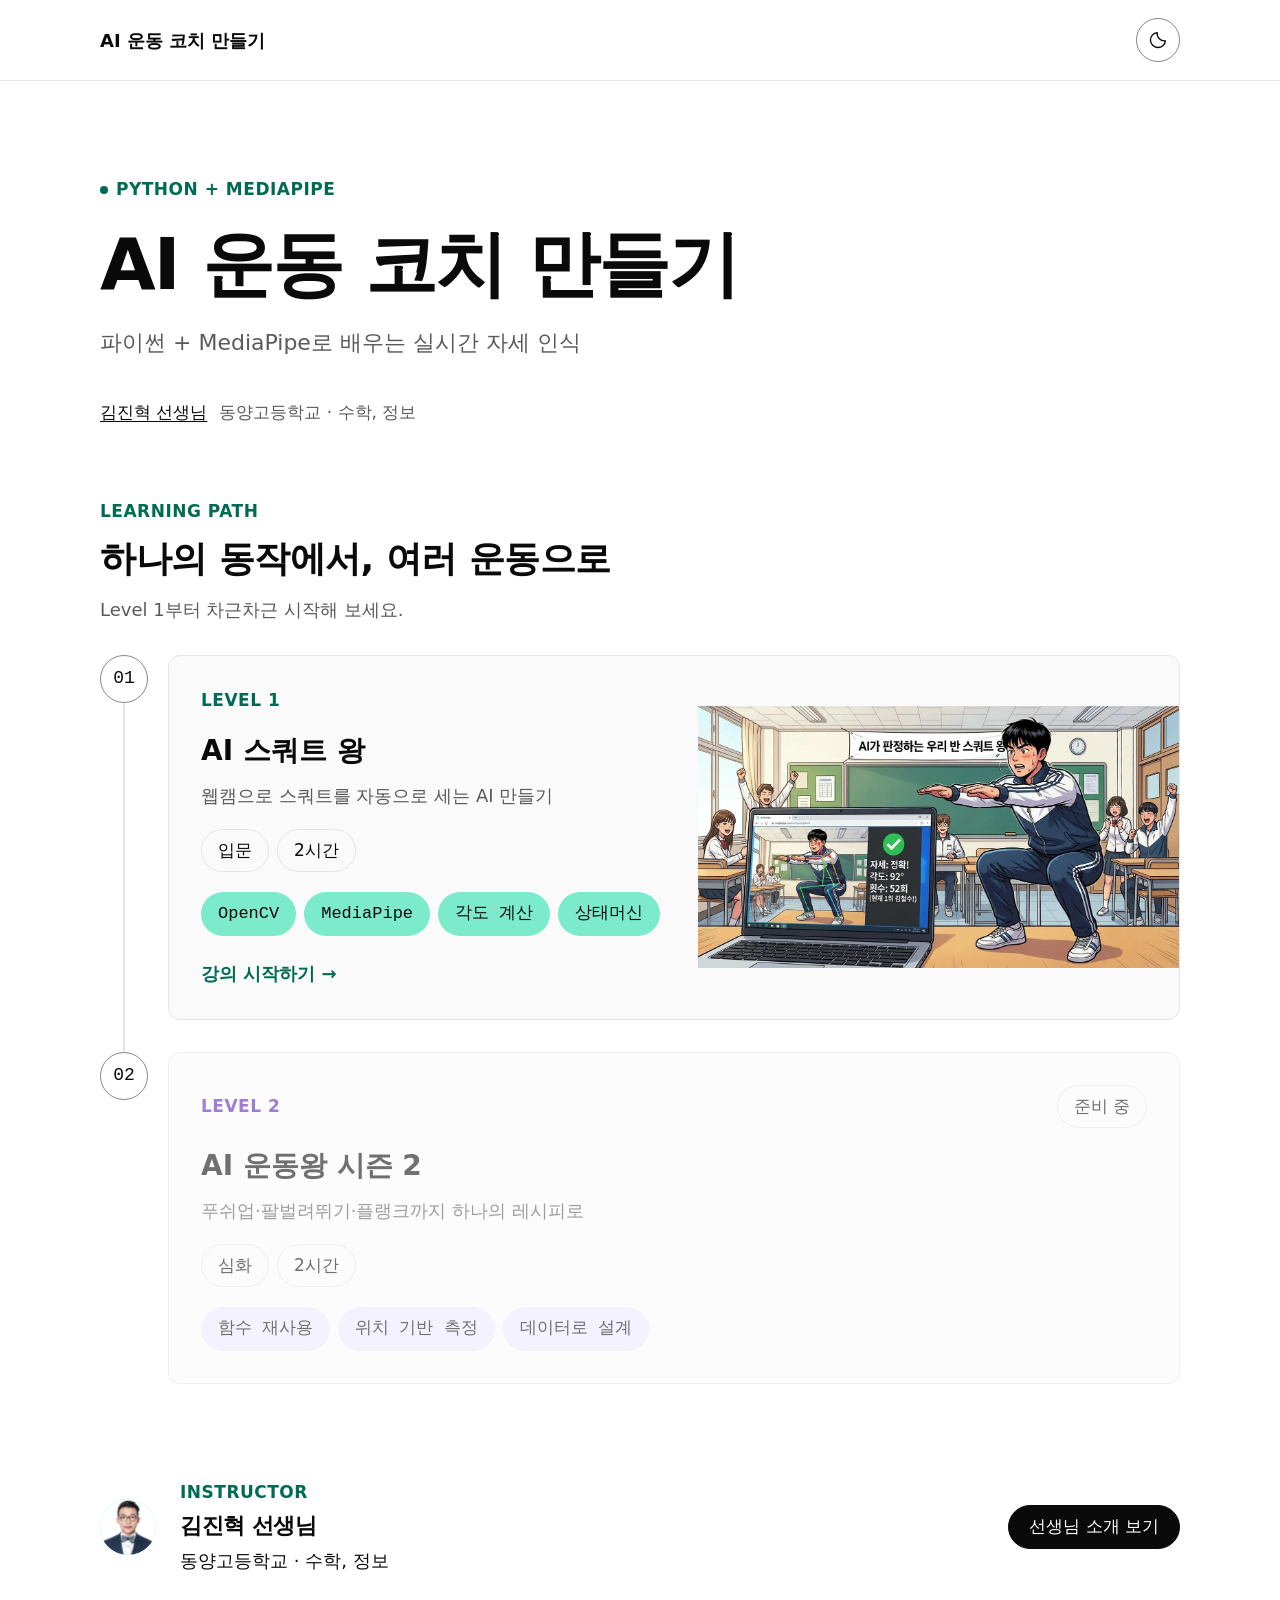
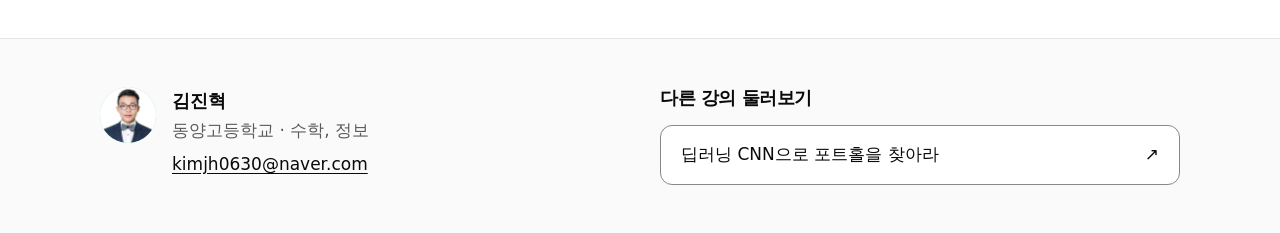
==== commit eabc9852: "Phase 3-D: 발표 모드 조각 내부 스크롤 제거" ====
--- a/index.html
+++ b/index.html
@@ -30,7 +30,7 @@
       <h1 id="site-title" data-site-title></h1>
       <p class="hero-subtitle" data-site-subtitle></p>
       <div class="hero-byline">
-        <button class="text-button" type="button" data-open-instructor><span data-instructor-name></span> 강사</button>
+        <button class="text-button" type="button" data-open-instructor><span data-instructor-name></span> 선생님</button>
         <span data-instructor-affiliation></span>
       </div>
     </section>
@@ -46,10 +46,10 @@
       <div data-instructor-avatar></div>
       <div>
         <p class="kicker">INSTRUCTOR</p>
-        <h2 id="instructor-title"><span data-instructor-name></span> 강사</h2>
+        <h2 id="instructor-title"><span data-instructor-name></span> 선생님</h2>
         <p data-instructor-affiliation></p>
       </div>
-      <button class="button button-primary" type="button" data-open-instructor>강사 소개 보기</button>
+      <button class="button button-primary" type="button" data-open-instructor>선생님 소개 보기</button>
     </section>
   </main>
   <footer class="site-footer">
@@ -68,6 +68,6 @@
       </div>
     </div>
   </footer>
-  <noscript>레벨 카드와 강사 소개를 표시하려면 브라우저에서 JavaScript를 켜 주세요.</noscript>
+  <noscript>레벨 카드와 선생님 소개를 표시하려면 브라우저에서 JavaScript를 켜 주세요.</noscript>
 </body>
 </html>
--- a/assets/css/base.css
+++ b/assets/css/base.css
@@ -178,29 +178,64 @@
 .credentials li::marker { color: var(--accent-text); }
 .is-reveal-pending { opacity: 0; transform: translateY(var(--reveal-distance)); }
 .reveal-enabled { transition: opacity var(--duration-reveal) ease, transform var(--duration-reveal) ease; }
-.presentation-hud { position: fixed; left: 50%; bottom: var(--space-4); z-index: 75; display: flex; align-items: center; gap: var(--space-5); max-width: calc(100% - var(--space-7)); padding: var(--space-2) var(--space-5); border: 1px solid var(--code-border); border-radius: var(--radius-pill); background: var(--code-bg); color: var(--code-text); font-size: var(--font-code); transform: translateX(-50%); white-space: nowrap; }
+/* Slide markers are metadata only: reading layout has no slide styles. */
+.presentation-hud { position: fixed; left: 50%; bottom: 14px; z-index: 75; display: flex; align-items: center; gap: 24px; max-width: calc(100% - 48px); padding: 10px 24px; border: 1px solid var(--code-border); border-radius: var(--radius-pill); background: var(--code-bg); color: var(--code-text); font-size: 18px; transform: translateX(-50%); white-space: nowrap; }
 .presentation-blackout { position: fixed; inset: 0; z-index: 80; display: none; background: #000000; }
 body.is-blackout .presentation-blackout { display: block; }
-body.is-presenting { overflow: hidden; font-size: 1.35rem; }
+body.is-presenting { overflow: hidden; }
+body.is-presenting > main,
 body.is-presenting .site-header,
 body.is-presenting .site-footer,
 body.is-presenting .scroll-progress,
 body.is-presenting .skip-link { display: none; }
-body.is-presenting main { position: fixed; inset: 0; overflow: hidden; }
-body.is-presenting main > .container { width: 100%; height: 100%; max-width: none; }
-body.is-presenting .hero,
-body.is-presenting .lecture-section { display: none; }
-body.is-presenting .lecture-section.is-presentation-section { display: block; height: 100dvh; overflow: auto; padding: clamp(28px, 5vh, 64px) max(4vw, 24px) 88px; overscroll-behavior: contain; scrollbar-width: none; }
-body.is-presenting .lecture-section.is-presentation-section::-webkit-scrollbar { display: none; }
-body.is-presenting .lecture-section > * { width: min(100%, var(--maxw)); margin-inline: auto; }
-body.is-presenting .section-heading { margin-bottom: var(--space-6); }
-body.is-presenting h2 { font-size: clamp(2.2rem, 4vw, 3.5rem); }
-body.is-presenting h3 { font-size: 1.55rem; }
-body.is-presenting .example-stack { gap: var(--space-5); }
-body.is-presenting .code-block { max-width: 100%; }
-body.is-presenting pre[data-code] { max-width: 100%; max-height: min(42vh, 420px); overflow: auto; }
-body.is-presenting pre[data-code] code { min-width: 0; width: max-content; }
-body.is-presenting .card { padding: var(--space-5); }
+.presentation-stage { --slide-body: 28px; --slide-code: 24px; --font-body: var(--slide-body); --font-small: var(--slide-body); --font-code: var(--slide-code); --font-card: var(--slide-body); position: fixed; inset: 0; z-index: 70; padding: 24px 5vw 78px; display: grid; grid-template-rows: auto minmax(0, 1fr); gap: 20px; background: var(--bg); color: var(--text); font-size: var(--slide-body); line-height: 1.5; }
+.presentation-stage[hidden], .presentation-hud[hidden] { display: none; }
+.presentation-stage .presentation-title { margin: 0; font-size: 44px; line-height: 1.2; letter-spacing: var(--tracking-heading); }
+.presentation-viewport { min-height: 0; overflow-x: hidden; overflow-y: auto; overscroll-behavior: contain; display: flex; flex-direction: column; }
+.presentation-fit-frame { flex: 0 0 auto; width: 100%; min-width: 0; position: relative; margin-block: auto; }
+.presentation-content { width: 100%; min-width: 0; display: grid; gap: 20px; transform-origin: top center; }
+.presentation-fit-frame.is-scaled { overflow: clip; }
+.presentation-fit-frame.is-scaled > .presentation-content { position: absolute; inset: 0 0 auto; }
+.presentation-content > * { min-width: 0; max-width: 100%; }
+.presentation-content > .button { justify-self: start; }
+.presentation-stage :is(p, li, td, th, summary, .section-description) { font-size: var(--slide-body); }
+.presentation-stage :is(h3, h4, h5) { font-size: calc(var(--slide-body) * 1.15); line-height: 1.3; }
+.presentation-stage .section-description { margin-top: 0; }
+.presentation-stage .example-stack { gap: 16px; }
+.presentation-stage .card { padding: 24px; }
+.presentation-stage :is(code, pre, .code-label, .copy-button, .widget-code, .widget-math) { font-size: var(--slide-code); }
+.presentation-stage .code-block { width: 100%; }
+body.is-presenting[data-level] .presentation-stage pre[data-code] { max-height: none; padding-block: 10px; line-height: 1.25; overflow-x: auto; overflow-y: hidden; }
+.presentation-stage .code-line { min-height: 1.25em; }
+.presentation-stage .code-line.is-slide-line-hidden { display: none; }
+.presentation-stage .code-toolbar { flex-wrap: wrap; gap: 10px; padding-block: 6px; }
+.presentation-code-range { order: 1; margin-left: auto; font-size: 18px; color: var(--code-muted); }
+.presentation-stage .code-toolbar .copy-button { order: 2; }
+.presentation-stage .media-figure { justify-self: center; width: 100%; background: var(--bg); }
+.presentation-stage .media-figure img { display: block; width: auto; max-width: 100%; height: auto; max-height: min(67vh, 650px); object-fit: contain; margin-inline: auto; }
+.presentation-stage .media-figure figcaption { font-size: var(--slide-body); padding: 10px 20px; text-align: center; }
+.presentation-stage .table-scroll { width: 100%; }
+.presentation-stage .table-scroll :is(td, th) { font-size: min(var(--slide-body), 24px); }
+.presentation-stage .is-reveal-pending { opacity: 1; transform: none; }
+.presentation-overflow-hint { position: absolute; right: 5vw; bottom: 63px; margin: 0; padding: 6px 16px; background: var(--warn-soft); color: var(--warn); border: 2px solid var(--warn); font-size: 18px !important; z-index: 1; }
+.presentation-viewport.has-overflow { border-block-end: 3px solid var(--warn); padding-bottom: 36px; }
+.presentation-stage .interactive-widget { gap: 14px; padding: 18px; }
+.presentation-stage [data-widget="landmark-map"] .interactive-widget { grid-template-columns: minmax(300px, .7fr) minmax(0, 1fr); align-items: center; }
+.presentation-stage .landmark-drawing { grid-column: 1; grid-row: 1 / span 6; max-width: 480px; max-height: 690px; }
+.presentation-stage [data-widget="landmark-map"] .interactive-widget > :not(svg) { grid-column: 2; }
+.presentation-stage .angle-drawing { max-width: 330px; }
+.presentation-stage .state-drawing { max-width: 500px; max-height: 220px; }
+.presentation-stage [data-widget="state-machine"] .interactive-widget { grid-template-columns: minmax(300px, .8fr) minmax(0, 1.2fr); }
+.presentation-stage [data-widget="state-machine"] .interactive-widget > * { grid-column: 2; }
+.presentation-stage [data-widget="state-machine"] .interactive-widget > :is(.widget-title, .counter-grid, .widget-result, .widget-note) { grid-column: 1 / -1; }
+.presentation-stage [data-widget="state-machine"] .state-drawing { grid-column: 1; grid-row: 2 / span 4; align-self: center; }
+.presentation-stage .widget-note { font-size: var(--slide-body); }
+.presentation-stage .widget-math { line-height: 1.4; }
+.presentation-stage .counter-value { font-size: 48px; }
+.presentation-stage .widget-buttons .button { font-size: var(--slide-body); }
+@media (prefers-reduced-motion: reduce) {
+  .presentation-content { animation: none; transition: none; }
+}
 
 @media (max-width: 1100px) {
   .header-inner { gap: var(--space-3); }
